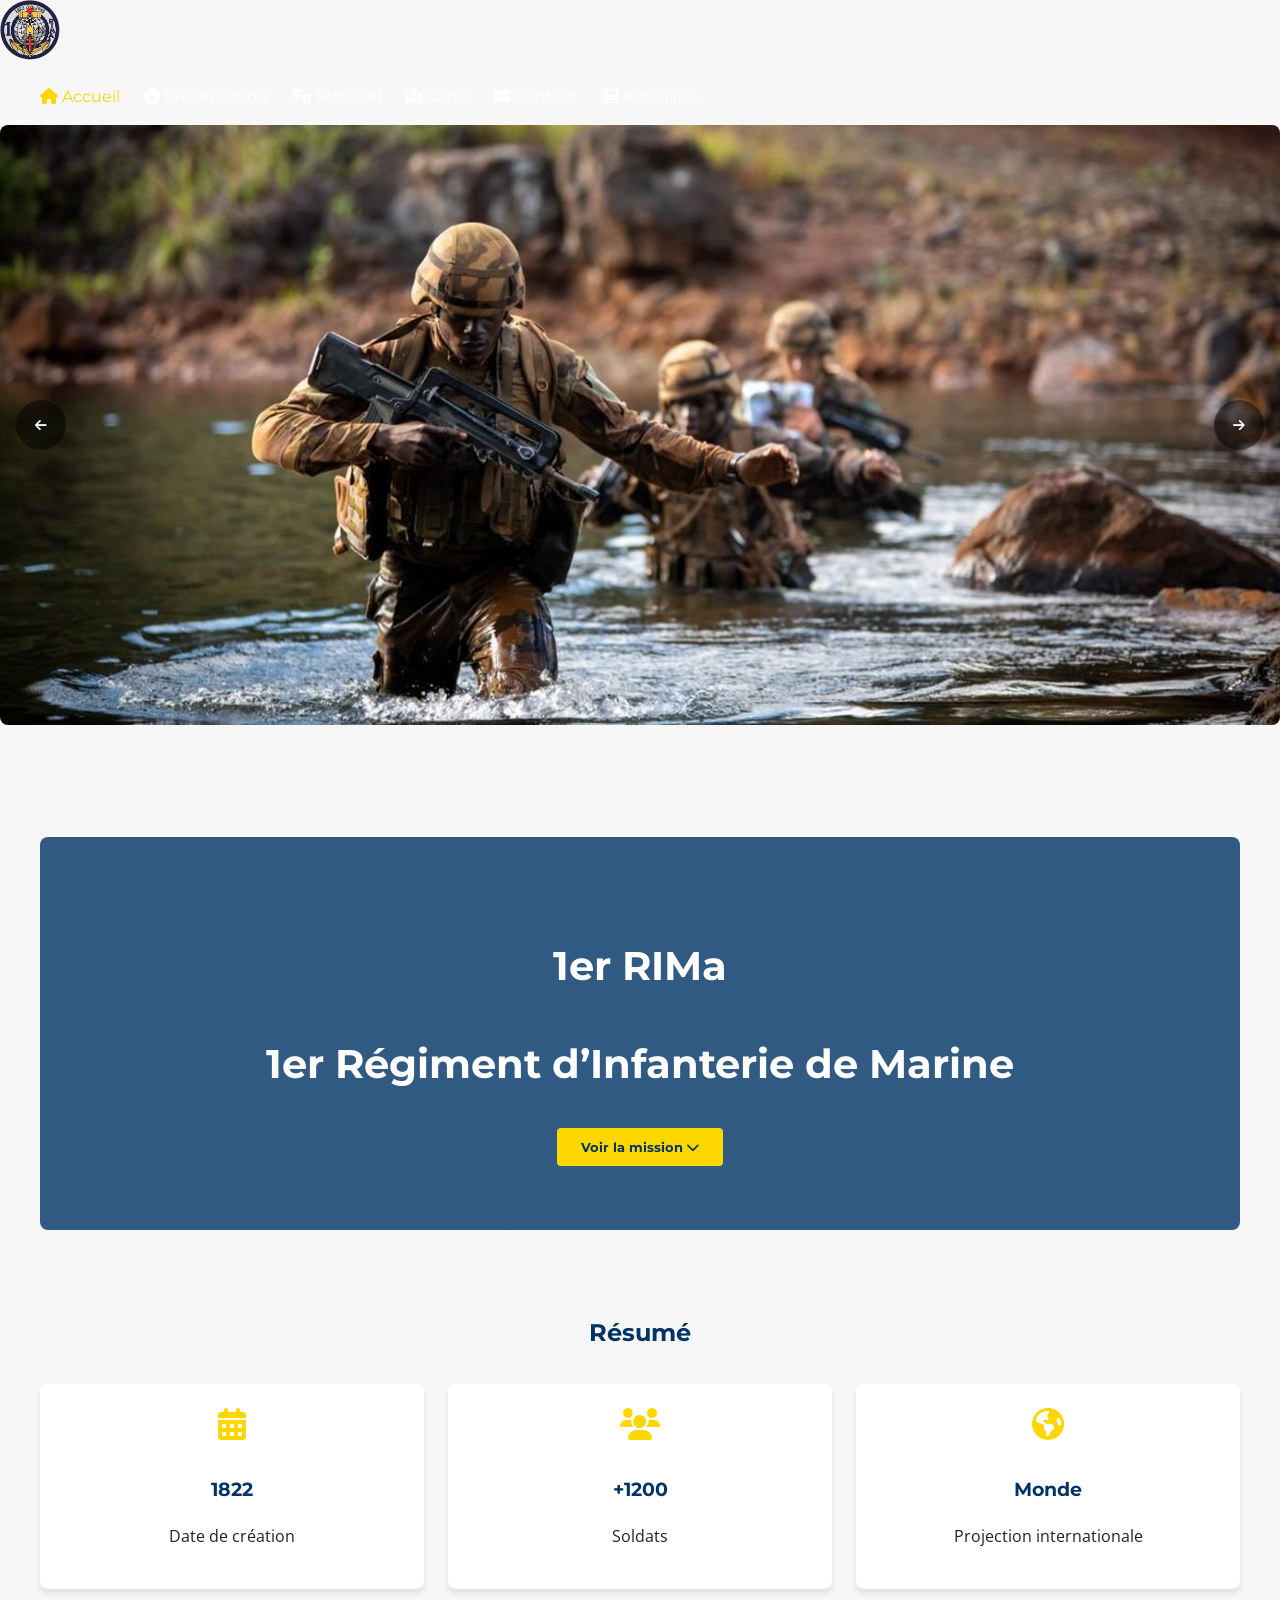
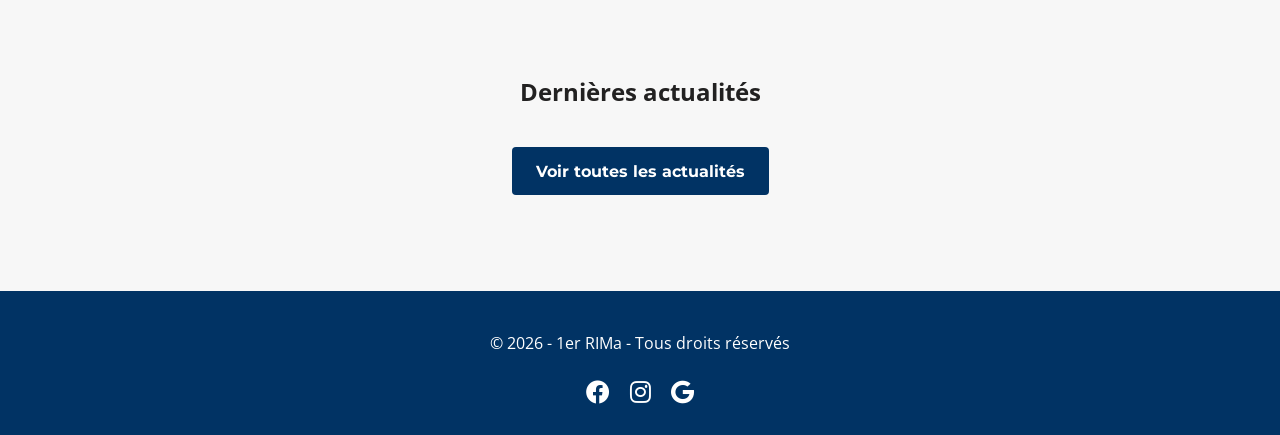
==== index.html @ de8afc82 "changement de .ico en .png" ====
<!DOCTYPE html>
<html lang="fr">

<head>
    <meta charset="UTF-8">
    <meta name="viewport" content="width=device-width, initial-scale=1.0">
    <title>1er RIMa - Accueil</title>
    <link rel="stylesheet" href="assets/css/style.css">
    <link href="https://fonts.googleapis.com/css2?family=Montserrat:wght@400;700&family=Open+Sans&display=swap"
        rel="stylesheet">
    <link rel="stylesheet" href="https://cdnjs.cloudflare.com/ajax/libs/font-awesome/6.0.0/css/all.min.css">
    <link rel="icon" type="image/png" href="assets/img/logo-rima1.png

<body>
    <!-- En-tête avec logo et navigation -->
     
    <header>
        <div class="header-content">
            <img src="assets/img/logo-rima1.png" alt="Logo 1er RIMa" class="logo">
            <nav>
                <ul>
                    <li><a href="index.html" class="active"><i class="fas fa-home"></i> Accueil</a></li>
                    <li><a href="presentation.html"><i class="fas fa-info-circle"></i> Présentation</a></li>
                    <li><a href="materiel.html"><i class="fa-solid fa-gears"></i> Matériel</a></li>
                    <li><a href="carte.html"><i class="fas fa-map-marked-alt"></i> Carte</a></li>
                    <li><a href="contact.html"><i class="fas fa-envelope"></i> Contact</a></li>
                    <li><a href="actualites.html"><i class="fas fa-newspaper"></i> Actualités</a></li>
                </ul>
            </nav>
        </div>
    </header>
    <!-- Slider d'images avec icones pour naviguer -->
    <div class="slider">
        <div class="slide active" style="background-image: url('assets/img/slide1.jpg');"></div>
        <div class="slide" style="background-image: url('assets/img/slide2.jpg');"></div>
        <div class="slide" style="background-image: url('assets/img/slide3.jpg');"></div>
        <button class="slide-btn prev"><i class="fa-solid fa-arrow-left"></i></button>
        <button class="slide-btn next"><i class="fa-solid fa-arrow-right"></i></button>
    </div>
    <!-- Section principale avec mission, stats et actualités -->
    <main>
        <section class="hero">
            <h1> 1er RIMa</h1>
            <h1>1er Régiment d’Infanterie de Marine</h1>
            <p id="mission" class="hidden">
                Le 1er RIMa constitue un outil de combat puissant et performant, qualifié pour toutes les missions de
                combat blindé ou de renseignement.
                La vocation opérationnelle du 1er RIMa est tournée vers la projection d’urgence et l’engagement
                outre-mer.
            </p>
            <button id="show-mission" class="btn btn-primary">Voir la mission <i
                    class="fas fa-chevron-down"></i></button>
        </section>

        <section class="stats">
            <h2>Résumé</h2>
            <div class="stats-grid">
                <div class="stat-card">
                    <i class="fas fa-calendar-alt"></i>
                    <h3>1822</h3>
                    <p>Date de création</p>
                </div>
                <div class="stat-card">
                    <i class="fas fa-users"></i>
                    <h3>+1200</h3>
                    <p>Soldats</p>
                </div>
                <div class="stat-card">
                    <i class="fas fa-globe-americas"></i>
                    <h3>Monde</h3>
                    <p>Projection internationale</p>
                </div>
            </div>
        </section>

        <section class="news-preview">
            <h2>Dernières actualités</h2>
            <div id="last-news"></div>
            <a href="actualites.html" class="btn btn-secondary">Voir toutes les actualités</a>
        </section>
        </main>
    <!-- Pied de page avec copyright et réseaux sociaux -->
    <footer>
        <p>&copy; 2026 - 1er RIMa - Tous droits réservés</p>
        <div class="social">
            <a
                href="https://www.google.com/url?sa=t&source=web&rct=j&opi=89978449&url=https://www.facebook.com/1rima.angouleme/%3Flocale%3Dfr_FR&ved=2ahUKEwiPndibvpyTAxVGTKQEHWU3MF8QFnoECCgQAQ&usg=AOvVaw1VVlHI4tHIR2O_pkS5MPee"><i
                    class="fab fa-facebook"></i></a>
            <a
                href="https://www.google.com/url?sa=t&source=web&rct=j&opi=89978449&url=https://www.instagram.com/1errima/&ved=2ahUKEwiNsKC7vpyTAxV7UaQEHWPlEs4QFnoECB0QAQ&usg=AOvVaw0V8v_R252Jy3zpr_zFeJng"><i
                    class="fab fa-instagram"></i></a>
            <a href="https://www.sengager.fr/tous-nos-regiments/1er-regiment-dinfanterie-de-marine"><i
                    class="fa-brands fa-google"></i></a>

        </div>
    </footer>
    <!-- Script pour le slider, les actualités et la mission -->
    <script src="assets/js/main.js"></script>
    <script src="assets/js/slider.js"></script>
    <script src="assets/js/news.js"></script>
</body>

</html>
---- assets/css/style.css ----
/* style.css - Styles globaux pour le site du 1er RIMa */
:root {
    --primary: #013364;
    --secondary: #FFD700;
    --light: #f7f7f7;
    --dark: #222121;
    --danger: #d62222;
    --shadow: 0 4px 6px rgba(0, 0, 0, 0.1);
    --transition: all 0.3s ease;
}

/* Styles de base pour le corps et les éléments globaux */
body {
    font-family: 'Open Sans', sans-serif;
    background-color: var(--light);
    color: var(--dark);
    margin: 0;
    padding: 0;
    line-height: 1.6;
}

/* Styles pour l'en-tête et la navigation */
header {
    background-color: var(--primary);
    color: white;
    padding: 1rem 2rem;
    box-shadow: var(--shadow);
    position: fixed;
    width: 100%;
    z-index: 1000;
    top: 0px ;
}

/* Conteneur pour le contenu de l'en-tête avec logo et navigation */
.header-content {
    display: flex;
    justify-content: space-between;
    align-items: center;
    max-width: 1200px;
    margin: 0 auto;
}

/* Style pour le logo du régiment dans l'en-tête */
.logo {
    height: 60px;
}

/* Styles pour la navigation principale */
nav ul {
    display: flex;
    list-style: none;
    gap: 1.5rem;
}

/* Styles pour les liens de navigation */
nav a {
    color: white;
    text-decoration: none;
    font-family: 'Montserrat', sans-serif;
    transition: var(--transition);
}

/* Styles pour les liens de navigation au survol et lorsqu'ils sont actifs */
nav a:hover,
nav a.active {
    color: var(--secondary);
}

/* Styles pour le contenu principal de chaque page */
main {
    margin-top: 80px;
    padding: 2rem;
    max-width: 1200px;
    margin-left: auto;
    margin-right: auto;
}

/* Styles pour la section héroïque avec image de fond */
.hero {
    text-align: center;
    padding: 4rem 0;
    background: linear-gradient(rgba(0, 51, 102, 0.8), rgba(0, 51, 102, 0.8)), url('assets/img/hero-bg.jpg');
    background-size: cover;
    color: white;
    border-radius: 8px;
    margin-bottom: 2rem;
}

/* Styles pour le titre de la section héroïque */
.hero h1 {
    font-family: 'Montserrat', sans-serif;
    font-size: 2.5rem;
    margin-bottom: 1rem;
}

/* Styles pour le paragraphe de la section héroïque */
.btn {
    display: inline-block;
    padding: 0.7rem 1.5rem;
    border: none;
    border-radius: 4px;
    cursor: pointer;
    font-family: 'Montserrat', sans-serif;
    font-weight: bold;
    transition: var(--transition);
    text-decoration: none;
    margin-top: 1rem;
}

/* Styles pour les boutons primaires et secondaires avec effets au survol */
.btn-primary {
    background-color: var(--secondary);
    color: var(--primary);
}

/* Styles pour les boutons primaires au survol */
.btn-primary:hover {
    background-color: var(--primary);
    color: white;
}

/* Styles pour les boutons secondaires et leurs effets au survol */
.btn-secondary {
    background-color: var(--primary);
    color: white;
}

/* Styles pour les boutons secondaires au survol */
.btn-secondary:hover {
    background-color: var(--secondary);
    color: var(--primary);
}

/* Classe utilitaire pour masquer les éléments */
.hidden {
    display: none;
}

/* Styles pour la section des statistiques avec grille responsive */
.stats {
    padding: 2rem 0;
    text-align: center;
}

/* Styles pour le titre de la section des statistiques */
.stats h2 {
    font-family: 'Montserrat', sans-serif;
    color: var(--primary);
    margin-bottom: 2rem;
}

/* Styles pour la grille des statistiques avec colonnes adaptatives */
.stats-grid {
    display: grid;
    grid-template-columns: repeat(auto-fit, minmax(200px, 1fr));
    gap: 1.5rem;
}

/* Styles pour les cartes de statistiques avec effets au survol */
.stat-card {
    background: white;
    padding: 1.5rem;
    border-radius: 8px;
    box-shadow: var(--shadow);
    transition: var(--transition);
}

/* Styles pour les cartes de statistiques au survol */
.stat-card:hover {
    transform: translateY(-5px);
    box-shadow: 0 6px 12px rgba(0, 0, 0, 0.15);
}

/* Styles pour les icônes dans les cartes de statistiques */
.stat-card i {
    font-size: 2rem;
    color: var(--secondary);
    margin-bottom: 1rem;
}

/* Styles pour les titres dans les cartes de statistiques */
.stat-card h3 {
    font-family: 'Montserrat', sans-serif;
    color: var(--primary);
}

/* Styles pour les valeurs dans les cartes de statistiques */
.slider {
    position: relative;
    height: 600px;
    overflow: hidden;
    margin-bottom: 2rem;
    border-radius: 8px;
}

/* Styles pour les diapositives du slider avec effets de transition */
.slide {
    position: absolute;
    width: 100%;
    height: 100%;
    background-size: cover;
    background-position: center;
    opacity: 0;
    transition: opacity 1s ease-in-out;
}

/* Styles pour la diapositive active du slider */
.slide.active {
    opacity: 1;
}

/* Styles pour les boutons de navigation du slider */
.slide-btn {
    position: absolute;
    top: 50%;
    transform: translateY(-50%);
    background: rgba(0, 0, 0, 0.5);
    color: white;
    border: none;
    padding: 1rem;
    cursor: pointer;
    z-index: 10;
    border-radius: 50%;
    width: 50px;
    height: 50px;
    display: flex;
    align-items: center;
    justify-content: center;
}

/* Styles pour les boutons de navigation du slider (précédent et suivant) */
.slide-btn.prev {
    left: 1rem;
}

.slide-btn.next {
    right: 1rem;
}

/* Styles pour la section de prévisualisation des actualités */
.news-preview {
    padding: 2rem 0;
    text-align: center;
}

/* Styles pour le titre de la section de prévisualisation des actualités */
footer {
    background-color: var(--primary);
    color: white;
    text-align: center;
    padding: 1.5rem;
    margin-top: 2rem;
}

/* Styles pour les liens sociaux dans le pied de page */
.social {
    margin-top: 1rem;
}

/* Styles pour les liens sociaux avec effets au survol */
.social a {
    color: white;
    margin: 0 0.5rem;
    font-size: 1.5rem;
    transition: var(--transition);
}

/* Styles pour les liens sociaux au survol */
.social a:hover {
    color: var(--secondary);
}

/* Styles pour la section de contact avec formulaire */
.page-header {
    text-align: center;
    padding: 2rem 0;
    background-color: white;
    border-radius: 8px;
    margin-bottom: 2rem;
    box-shadow: var(--shadow);
}

/* Styles pour le titre de la section de contact */
.page-header h1 {
    font-family: 'Montserrat', sans-serif;
    color: var(--primary);
}

/* Styles pour le paragraphe de la section de contact */
.unit-info {
    display: grid;
    grid-template-columns: repeat(auto-fit, minmax(300px, 1fr));
    gap: 2rem;
    margin-bottom: 2rem;
}

/* Styles pour les cartes d'information sur les unités avec effets au survol */
.info-card {
    background: white;
    padding: 1.5rem;
    border-radius: 8px;
    box-shadow: var(--shadow);
}

/* Styles pour les cartes d'information sur les unités au survol */
.info-card h2 {
    font-family: 'Montserrat', sans-serif;
    color: var(--primary);
    border-bottom: 2px solid var(--secondary);
    padding-bottom: 0.5rem;
}

/* Styles pour les tableaux d'information sur les unités */
table {
    width: 100%;
    border-collapse: collapse;
}

/* Styles pour les lignes paires des tableaux avec couleur de fond différente */
table tr:nth-child(even) {
    background-color: #f9f9f9;
}

/* Styles pour les cellules des tableaux avec padding et bordure inférieure */
table th,
table td {
    padding: 0.75rem;
    text-align: left;
    border-bottom: 1px solid #f3f1f1;
}

/* Styles pour les en-têtes de tableaux avec fond et couleur de texte spécifiques */
.missions {
    list-style: none;
    padding: 0;
}

/* Styles pour les éléments de la liste des missions avec padding et bordure inférieure */
.missions li {
    padding: 0.5rem 0;
    border-bottom: 1px solid #fcfafa;
}

/* Styles pour les icônes dans la liste des missions avec marge et couleur */
.missions i {
    margin-right: 0.5rem;
    color: var(--secondary);
}

/* Styles pour la section de la timeline avec titre centré */
.timeline {
    padding: 2rem 0;
}

/* Styles pour le titre de la section de la timeline */
.timeline h2 {
    font-family: 'Montserrat', sans-serif;
    color: var(--primary);
    text-align: center;
    margin-bottom: 2rem;
}

/* Styles pour le conteneur de la timeline avec ligne centrale */
.timeline-container {
    position: relative;
    max-width: 800px;
    margin: 0 auto;
}

/* Styles pour la ligne centrale de la timeline */
.timeline-container::before {
    content: '';
    position: absolute;
    width: 4px;
    background-color: var(--secondary);
    top: 0;
    bottom: 0;
    left: 50%;
    margin-left: -2px;
}

/* Styles pour les éléments de la timeline avec positionnement et styles de base */
.timeline-item {
    padding: 10px 40px;
    position: relative;
    width: 50%;
    box-sizing: border-box;
}

/* Styles pour les points de la timeline avec cercles et bordures */
.timeline-item::after {
    content: '';
    position: absolute;
    width: 20px;
    height: 20px;
    background-color: var(--primary);
    border: 4px solid var(--secondary);
    border-radius: 50%;
    top: 15px;
    z-index: 1;
}

/* Styles pour les éléments de la timeline positionnés à gauche et à droite avec ajustement des points */
.timeline-item:nth-child(odd) {
    left: 0;
}

/* Styles pour les éléments de la timeline positionnés à droite avec ajustement des points */
.timeline-item:nth-child(even) {
    left: 50%;
}

/* Styles pour les points de la timeline positionnés à gauche et à droite */
.timeline-item:nth-child(even)::after {
    left: -10px;
}

/* Styles pour les points de la timeline positionnés à droite */
.timeline-item:nth-child(odd)::after {
    right: -10px;
}

/* Styles pour les dates dans les éléments de la timeline avec police et couleur spécifiques */
.timeline-date {
    font-family: 'Montserrat', sans-serif;
    color: var(--secondary);
    font-weight: bold;
    margin-bottom: 0.5rem;
}

/* Styles pour le contenu des éléments de la timeline avec padding, fond et ombre */
.timeline-content {
    padding: 1rem;
    background: white;
    border-radius: 6px;
    box-shadow: var(--shadow);
}

/* Styles pour la section de la galerie avec titre centré */
.gallery {
    padding: 2rem 0;
}

/* Styles pour le titre de la section de la galerie */
.gallery h2 {
    font-family: 'Montserrat', sans-serif;
    color: var(--primary);
    text-align: center;
    margin-bottom: 2rem;
}

/* Styles pour la grille de la galerie avec colonnes adaptatives et espacement */
.gallery-grid {
    display: grid;
    grid-template-columns: repeat(auto-fit, minmax(250px, 1fr));
    gap: 1.5rem;
}

/* Styles pour les éléments de la galerie avec fond, bordure arrondie et ombre */
.gallery-item {
    background: white;
    border-radius: 8px;
    overflow: hidden;
    box-shadow: var(--shadow);
    transition: var(--transition);
}

/* Styles pour les éléments de la galerie au survol avec effet de levée */
.gallery-item:hover {
    transform: translateY(-5px);
}

/* Styles pour les images dans les éléments de la galerie avec taille fixe et ajustement de l'image */
.gallery-item img {
    width: 100%;
    height: 200px;
    object-fit: cover;
}

/* Styles pour les titres dans les éléments de la galerie avec police et couleur spécifiques */
.gallery-item p {
    padding: 1rem;
    margin: 0;
    text-align: center;
    font-family: 'Montserrat', sans-serif;
}

/* Styles pour la section de la carte avec titre centré */
.map {
    padding: 2rem 0;
    text-align: center;
}

/* Styles pour le titre de la section de la carte */
.map h2 {
    font-family: 'Montserrat', sans-serif;
    color: var(--primary);
    margin-bottom: 1rem;
}

/* Styles pour le conteneur de la carte avec taille fixe, bordure arrondie et ombre */
.map-container {
    width: 100%;
    height: 400px;
    border-radius: 8px;
    overflow: hidden;
    box-shadow: var(--shadow);
}

/* Styles pour l'iframe de la carte avec taille complète et sans bordure */
.map-container iframe {
    width: 100%;
    height: 100%;
    border: none;
}

/* Styles pour la section de gestion du matériel avec titre centré */
.materiel-controls {
    display: grid;
    grid-template-columns: 1fr;
    gap: 2rem;
    margin-bottom: 2rem;
}

/* Styles pour les filtres de recherche du matériel avec disposition flexible et espacement */
.search-filter {
    display: flex;
    gap: 1rem;
    flex-wrap: wrap;
}

/* Styles pour les champs de recherche et de sélection du matériel avec padding, bordure et flexibilité */
.search-filter input,
.search-filter select {
    padding: 0.7rem;
    border: 1px solid #ddd;
    border-radius: 4px;
    flex: 1;
    min-width: 200px;
}

/* Styles pour le formulaire d'ajout de matériel avec fond, padding, bordure arrondie et ombre */
.add-form {
    background: white;
    padding: 1.5rem;
    border-radius: 8px;
    box-shadow: var(--shadow);
}

/* Styles pour le titre du formulaire d'ajout de matériel avec police et couleur spécifiques */
.add-form h2 {
    font-family: 'Montserrat', sans-serif;
    color: var(--primary);
    margin-top: 0;
}

/* Styles pour les champs du formulaire d'ajout de matériel avec taille complète, padding, bordure et bordure arrondie */
.add-form input,
.add-form textarea {
    width: 100%;
    padding: 0.7rem;
    margin-bottom: 1rem;
    border: 1px solid #ddd;
    border-radius: 4px;
}

/* Styles pour les boutons du formulaire d'ajout de matériel avec fond, couleur, padding, bordure et effets au survol */
.materiel-list h2 {
    font-family: 'Montserrat', sans-serif;
    color: var(--primary);
    text-align: center;
    margin-bottom: 1.5rem;
}

/* Styles pour la grille de matériel avec colonnes adaptatives et espacement */
#materiel-grid {
    display: grid;
    grid-template-columns: repeat(auto-fill, minmax(300px, 1fr));
    gap: 1.5rem;
}

/* Styles pour les cartes de matériel avec fond, bordure arrondie, ombre et effets au survol */
.materiel-card {
    background: white;
    border-radius: 8px;
    overflow: hidden;
    box-shadow: var(--shadow);
    transition: var(--transition);
}

/* Styles pour les cartes de matériel au survol avec effet de levée */
.materiel-card:hover {
    transform: translateY(-5px);
}

/* Styles pour les images dans les cartes de matériel avec taille fixe et ajustement de l'image */
.materiel-card img {
    width: 100%;
    height: 200px;
    object-fit: cover;
}

/* Styles pour le contenu des cartes de matériel avec padding */
.materiel-card-content {
    padding: 1.5rem;
}

/* Styles pour les titres dans les cartes de matériel avec police et couleur spécifiques */
.materiel-card h3 {
    font-family: 'Montserrat', sans-serif;
    color: var(--primary);
    margin-top: 0;
}

/* Styles pour les descriptions dans les cartes de matériel avec couleur et marge */
.materiel-card p {
    color: var(--dark);
    margin-bottom: 1rem;
}

/* Styles pour les types de matériel avec affichage en ligne, padding, bordure arrondie, police et poids spécifiques */
.materiel-card .type {
    display: inline-block;
    padding: 0.3rem 0.7rem;
    border-radius: 20px;
    font-size: 0.8rem;
    font-weight: bold;
    margin-bottom: 1rem;
}

/* Styles pour les types de matériel avec couleurs spécifiques */
.materiel-card .type.vehicule {
    background-color: var(--primary);
    color: white;
}

/* Styles pour les types de matériel avec couleurs spécifiques */
.materiel-card .type.arme {
    background-color: var(--danger);
    color: white;
}

/* Styles pour les types de matériel avec couleurs spécifiques */
.materiel-card .type.equipement {
    background-color: var(--secondary);
    color: var(--primary);
}

/* Styles pour les actions dans les cartes de matériel avec disposition flexible et espacement */
.materiel-card .actions {
    display: flex;
    justify-content: space-between;
}

/* Styles pour les boutons d'action dans les cartes de matériel avec fond transparent, bordure none, couleur, curseur et taille de police spécifiques */
.materiel-card .actions button {
    background: none;
    border: none;
    color: var(--danger);
    cursor: pointer;
    font-size: 1.2rem;
}

/* Styles pour les boutons d'action dans les cartes de matériel au survol avec changement de couleur */
.map-controls {
    display: flex;
    justify-content: space-between;
    margin-bottom: 1rem;
    flex-wrap: wrap;
    gap: 1rem;
}

/* Styles pour les boutons de contrôle de la carte avec fond, couleur, padding, bordure, bordure arrondie et effets au survol */
.legend {
    background: white;
    padding: 1rem;
    border-radius: 8px;
    box-shadow: var(--shadow);
    flex: 1;
}

/* Styles pour le titre de la légende avec police et couleur spécifiques */
.legend h3 {
    font-family: 'Montserrat', sans-serif;
    color: var(--primary);
    margin-top: 0;
}

/* Styles pour la liste dans la légende avec suppression des puces et du padding */
.legend ul {
    list-style: none;
    padding: 0;
}

/* Styles pour les éléments de la liste dans la légende avec affichage en flex, alignement et marge */
.legend li {
    display: flex;
    align-items: center;
    margin-bottom: 0.5rem;
}

/* Styles pour les couleurs de la légende avec affichage en ligne, taille fixe, marge et bordure arrondie */
.legend-color {
    display: inline-block;
    width: 20px;
    height: 20px;
    margin-right: 0.5rem;
    border-radius: 4px;
}

/* Styles pour les couleurs spécifiques de la légende */
.legend-color.casernement {
    background-color: #4CAF50;
}

/* Styles pour les couleurs spécifiques de la légende */
.legend-color.entrainement {
    background-color: #2196F3;
}

/* Styles pour les couleurs spécifiques de la légende */
.legend-color.garage {
    background-color: #FF9800;
}

/* Styles pour les couleurs spécifiques de la légende */
.legend-color.pc {
    background-color: #F44336;
}

/* Styles pour la carte interactive avec taille fixe, bordure arrondie, ombre et espacement */
.interactive-map {
    height: 500px;
    border-radius: 8px;
    overflow: hidden;
    box-shadow: var(--shadow);
    margin-bottom: 2rem;
}

/* Styles pour la carte interactive avec taille complète */
#map {
    height: 100%;
    width: 100%;
}

/* Styles pour le formulaire de contact avec fond, padding, bordure arrondie, ombre et espacement */
.contact-form {
    background: white;
    padding: 2rem;
    border-radius: 8px;
    box-shadow: var(--shadow);
    margin-bottom: 2rem;
    max-width: 800px;
    margin-left: auto;
    margin-right: auto;
}

/* Styles pour le titre du formulaire de contact avec police et couleur spécifiques */
.form-group {
    margin-bottom: 1.5rem;
}

/* Styles pour les groupes de champs du formulaire avec marge inférieure */
.form-group label {
    display: block;
    margin-bottom: 0.5rem;
    font-family: 'Montserrat', sans-serif;
    color: var(--primary);
}

/* Styles pour les étiquettes des champs du formulaire avec affichage en bloc, marge et police spécifiques */
.form-group input,
.form-group textarea {
    width: 100%;
    padding: 0.7rem;
    border: 1px solid #ddd;
    border-radius: 4px;
    font-family: 'Open Sans', sans-serif;
}

/* Styles pour les champs de saisie et les zones de texte du formulaire avec taille complète, padding, bordure, bordure arrondie et police spécifiques */
.form-group textarea {
    resize: vertical;
    min-height: 120px;
}

/* Styles pour les messages d'erreur dans le formulaire avec couleur, taille de police, marge et affichage initialement masqué */
.error-message {
    color: var(--danger);
    font-size: 0.9rem;
    margin-top: 0.3rem;
    display: none;
}

/* Styles pour les messages d'erreur visibles dans le formulaire */
@font-face {
    font-family: captcha;
    src: url(OGYIGO.ttf);
}

/* Styles pour le conteneur du captcha avec affichage en flex, alignement et espacement */
.captcha-container {
    display: flex;
    align-items: center;
    gap: 1rem;
}

/* Styles pour le texte du captcha avec police personnalisée, taille de police, espacement des lettres, padding, fond, bordure arrondie et sélection désactivée */
.captcha-text {
    font-family: 'captcha', sans-serif;
    font-size: 1.5rem;
    letter-spacing: 0.3rem;
    padding: 0.5rem;
    background: #f0f0f0;
    border-radius: 4px;
    user-select: none;
}

/* Styles pour le champ de saisie du captcha avec padding, bordure, bordure arrondie et police spécifique */
.form-actions {
    display: flex;
    gap: 1rem;
    justify-content: flex-end;
}

/* Styles pour les actions du formulaire avec affichage en flex, espacement et alignement à droite */
.success-message {
    background: white;
    padding: 2rem;
    border-radius: 8px;
    box-shadow: var(--shadow);
    text-align: center;
    margin: 2rem auto;
    max-width: 600px;
}

/* Styles pour les messages de succès avec fond, padding, bordure arrondie, ombre, alignement du texte et espacement */
.success-message i {
    font-size: 3rem;
    color: #4CAF50;
    margin-bottom: 1rem;
}

/* Styles pour les icônes dans les messages de succès avec taille de police, couleur et marge */
.success-message h2 {
    font-family: 'Montserrat', sans-serif;
    color: #4CAF50;
}

/* Styles pour les titres dans les messages de succès avec police et couleur spécifiques */
.contact-info {
    padding: 2rem 0;
    text-align: center;
}

/* Styles pour la section d'information de contact avec padding et alignement du texte */
.contact-info h2 {
    font-family: 'Montserrat', sans-serif;
    color: var(--primary);
    margin-bottom: 2rem;
}

/* Styles pour la grille d'information de contact avec colonnes adaptatives et espacement */
.info-grid {
    display: grid;
    grid-template-columns: repeat(auto-fit, minmax(250px, 1fr));
    gap: 1.5rem;
}

/* Styles pour les cartes d'information de contact avec fond, padding, bordure arrondie, ombre et effets au survol */
.info-card {
    background: white;
    padding: 1.5rem;
    border-radius: 8px;
    box-shadow: var(--shadow);
}

/* Styles pour les cartes d'information de contact au survol avec effet de levée */
.info-card i {
    font-size: 2rem;
    color: var(--secondary);
    margin-bottom: 1rem;
}

/* Styles pour les titres dans les cartes d'information de contact avec police et couleur spécifiques */
.info-card h3 {
    font-family: 'Montserrat', sans-serif;
    color: var(--primary);
    margin-bottom: 0.5rem;
}

/* Styles pour les détails dans les cartes d'information de contact avec couleur et marge */
.news-controls {
    display: grid;
    grid-template-columns: 1fr;
    gap: 2rem;
    margin-bottom: 2rem;
}

/* Styles pour les filtres de recherche des actualités avec disposition flexible et espacement */
.news-filters {
    display: flex;
    gap: 1rem;
    flex-wrap: wrap;
}

/* Styles pour les champs de recherche et de sélection des actualités avec padding, bordure et flexibilité */
.news-filters select,
.news-filters input {
    padding: 0.7rem;
    border: 1px solid #ddd;
    border-radius: 4px;
    flex: 1;
    min-width: 200px;
}

/* Styles pour le formulaire d'ajout d'une actualité avec fond, padding, bordure arrondie et ombre */
.add-news-form {
    background: white;
    padding: 1.5rem;
    border-radius: 8px;
    box-shadow: var(--shadow);
}

/* Styles pour le titre du formulaire d'ajout d'une actualité avec police et couleur spécifiques */
.add-news-form h2 {
    font-family: 'Montserrat', sans-serif;
    color: var(--primary);
    margin-top: 0;
}

/* Styles pour les champs du formulaire d'ajout d'une actualité avec taille complète, padding, bordure et bordure arrondie */
.add-news-form input,
.add-news-form select,
.add-news-form textarea {
    width: 100%;
    padding: 0.7rem;
    margin-bottom: 1rem;
    border: 1px solid #ddd;
    border-radius: 4px;
}

/* Styles pour les boutons du formulaire d'ajout d'une actualité avec fond, couleur, padding, bordure, bordure arrondie et effets au survol */
.news-list h2 {
    font-family: 'Montserrat', sans-serif;
    color: var(--primary);
    text-align: center;
    margin-bottom: 1.5rem;
}

/* Styles pour la grille des actualités avec colonnes adaptatives et espacement */
#news-grid {
    display: grid;
    grid-template-columns: repeat(auto-fill, minmax(350px, 1fr));
    gap: 1.5rem;
    margin-bottom: 2rem;
}

/* Styles pour les cartes d'actualités avec fond, bordure arrondie, ombre et effets au survol */
.news-card {
    background: white;
    border-radius: 8px;
    overflow: hidden;
    box-shadow: var(--shadow);
    transition: var(--transition);
}

/* Styles pour les cartes d'actualités au survol avec effet de levée */
.news-card:hover {
    transform: translateY(-5px);
}

/* Styles pour les images dans les cartes d'actualités avec taille fixe et ajustement de l'image */
.news-card img {
    width: 100%;
    height: 200px;
    object-fit: cover;
}

/* Styles pour le contenu des cartes d'actualités avec padding */
.news-card-content {
    padding: 1.5rem;
}

/* Styles pour les catégories dans les cartes d'actualités avec affichage en ligne, padding, bordure arrondie, police et poids spécifiques */
.news-card .categorie {
    display: inline-block;
    padding: 0.3rem 0.7rem;
    border-radius: 20px;
    font-size: 0.8rem;
    font-weight: bold;
    margin-bottom: 0.5rem;
}

/* Styles pour les catégories dans les cartes d'actualités avec couleurs spécifiques */
.news-card .categorie.operations {
    background-color: var(--primary);
    color: white;
}

/* Styles pour les catégories dans les cartes d'actualités avec couleurs spécifiques */
.news-card .categorie.vie {
    background-color: #4CAF50;
    color: white;
}

/* Styles pour les catégories dans les cartes d'actualités avec couleurs spécifiques */
.news-card .categorie.evenements {
    background-color: var(--secondary);
    color: var(--primary);
}

/* Styles pour les titres dans les cartes d'actualités avec police et couleur spécifiques */
.news-card h3 {
    font-family: 'Montserrat', sans-serif;
    color: var(--primary);
    margin-top: 0;
}

/* Styles pour les descriptions dans les cartes d'actualités avec couleur et marge */
.news-card p {
    color: var(--dark);
    margin-bottom: 1rem;
}

/* Styles pour les dates dans les cartes d'actualités avec couleur, taille de police et disposition flexible */
.news-card .date {
    color: #777;
    font-size: 0.9rem;
    display: flex;
    justify-content: space-between;
    align-items: center;
}

/* Styles pour les boutons d'action dans les cartes d'actualités avec fond transparent, bordure none, couleur, curseur et taille de police spécifiques */
#pagination {
    display: flex;
    justify-content: center;
    gap: 0.5rem;
    margin-top: 2rem;
}

/* Styles pour les boutons de pagination avec padding, bordure, fond, couleur, curseur et bordure arrondie */
#pagination button {
    padding: 0.5rem 1rem;
    border: 1px solid #ddd;
    background: white;
    color: var(--primary);
    cursor: pointer;
    border-radius: 4px;
}

/* Styles pour les boutons de pagination au survol avec changement de fond et de couleur */
#pagination button.active {
    background: var(--primary);
    color: white;
    border-color: var(--primary);
}
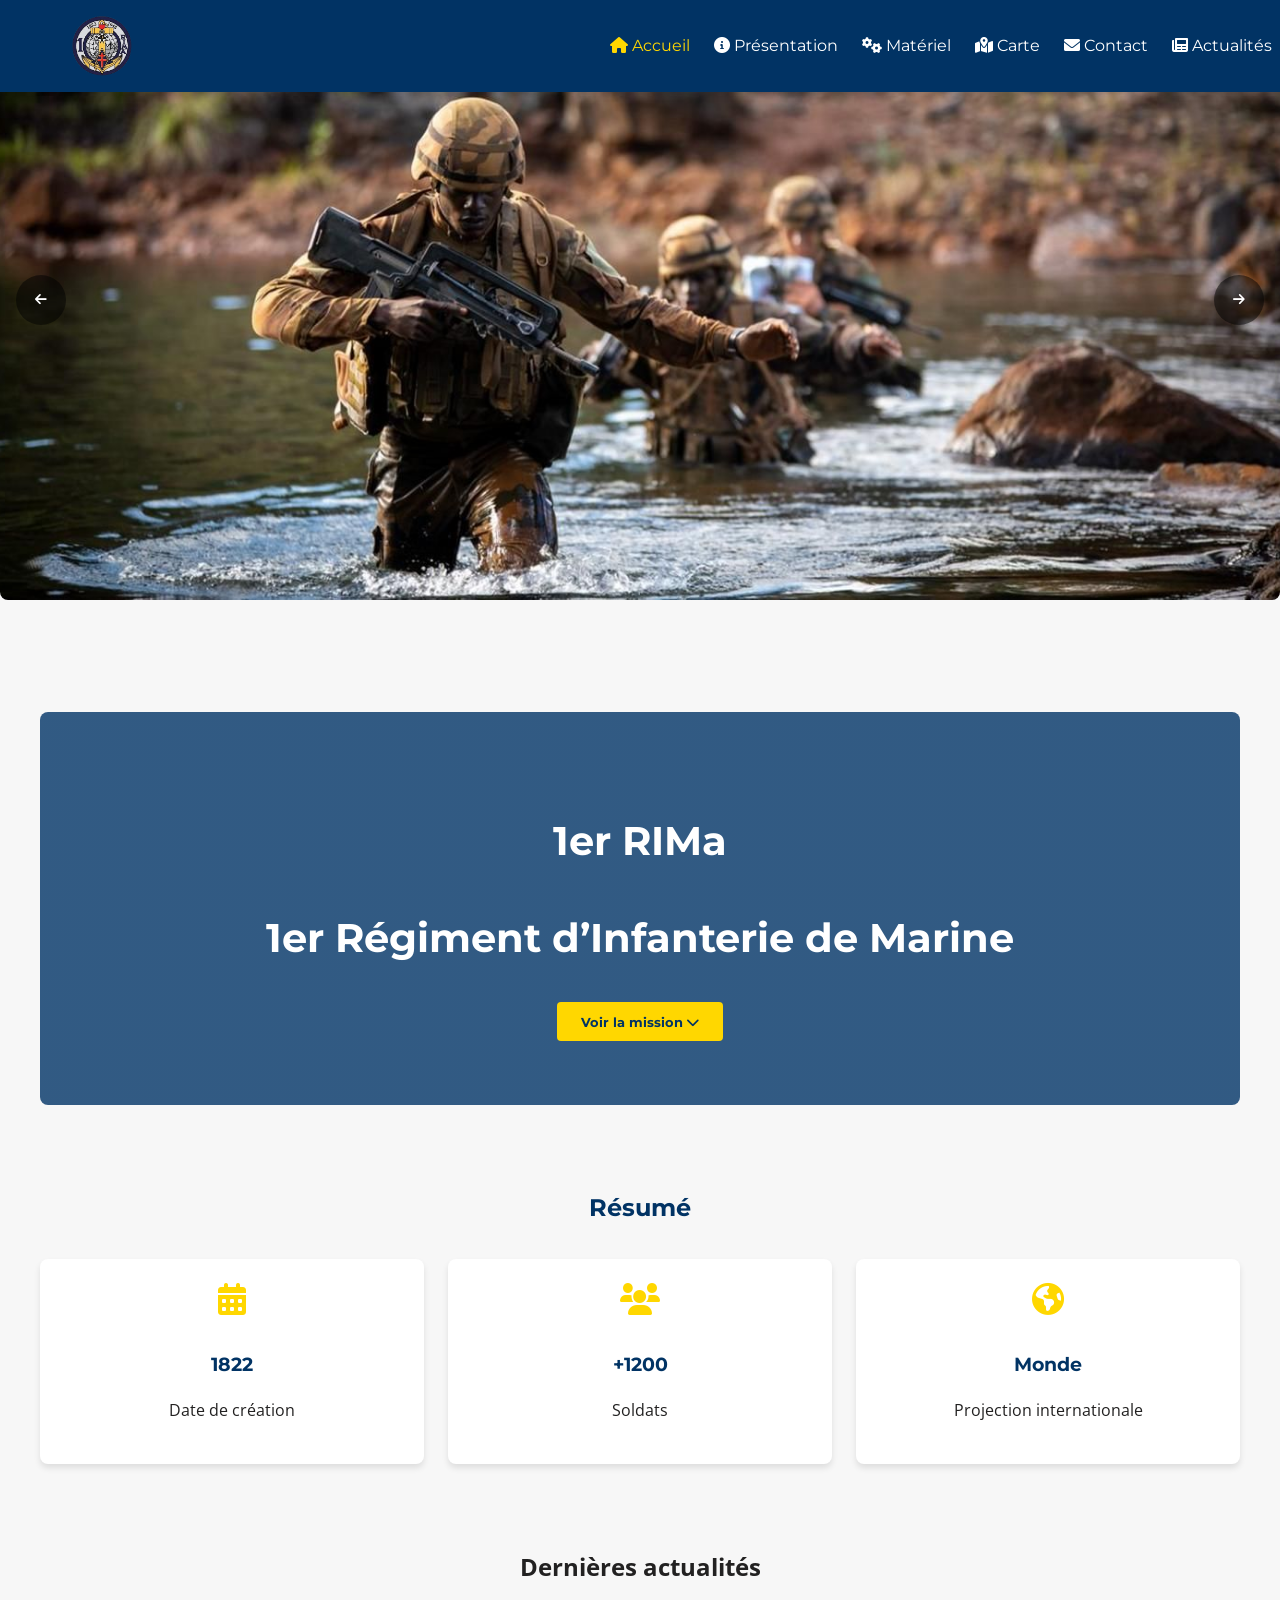
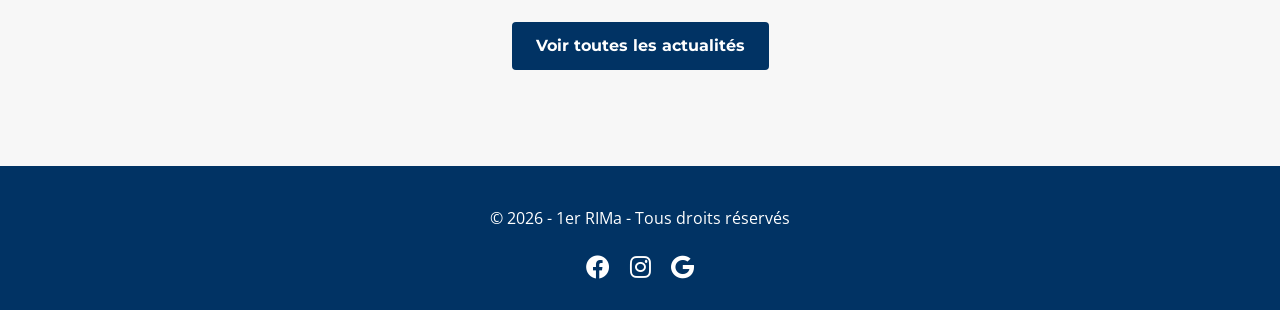
==== commit bec963d8: "Update index.html" ====
--- a/index.html
+++ b/index.html
@@ -9,7 +9,7 @@
     <link href="https://fonts.googleapis.com/css2?family=Montserrat:wght@400;700&family=Open+Sans&display=swap"
         rel="stylesheet">
     <link rel="stylesheet" href="https://cdnjs.cloudflare.com/ajax/libs/font-awesome/6.0.0/css/all.min.css">
-    <link rel="icon" type="image/png" href="assets/img/logo-rima1.png
+     <link rel="icon" type="image/png" href="assets/img/logo-rima1.png" />
 
 <body>
     <!-- En-tête avec logo et navigation -->
